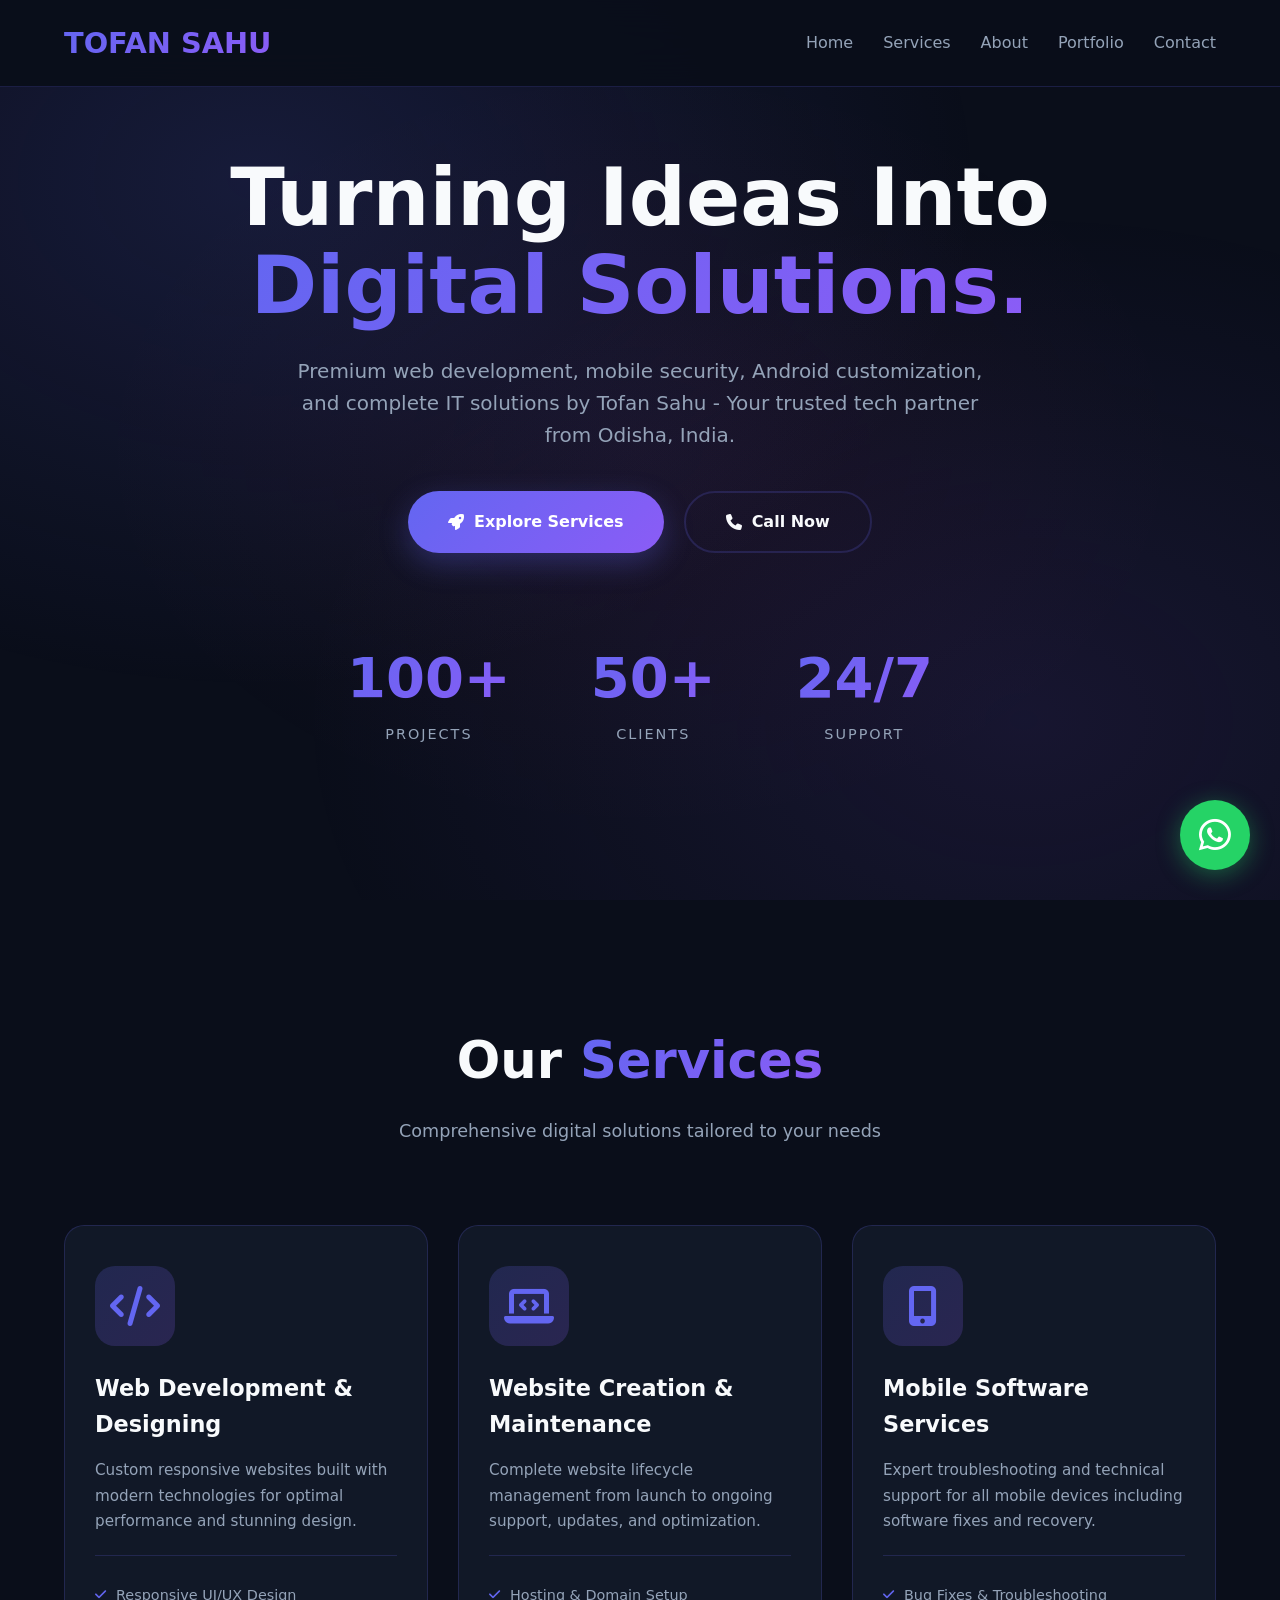
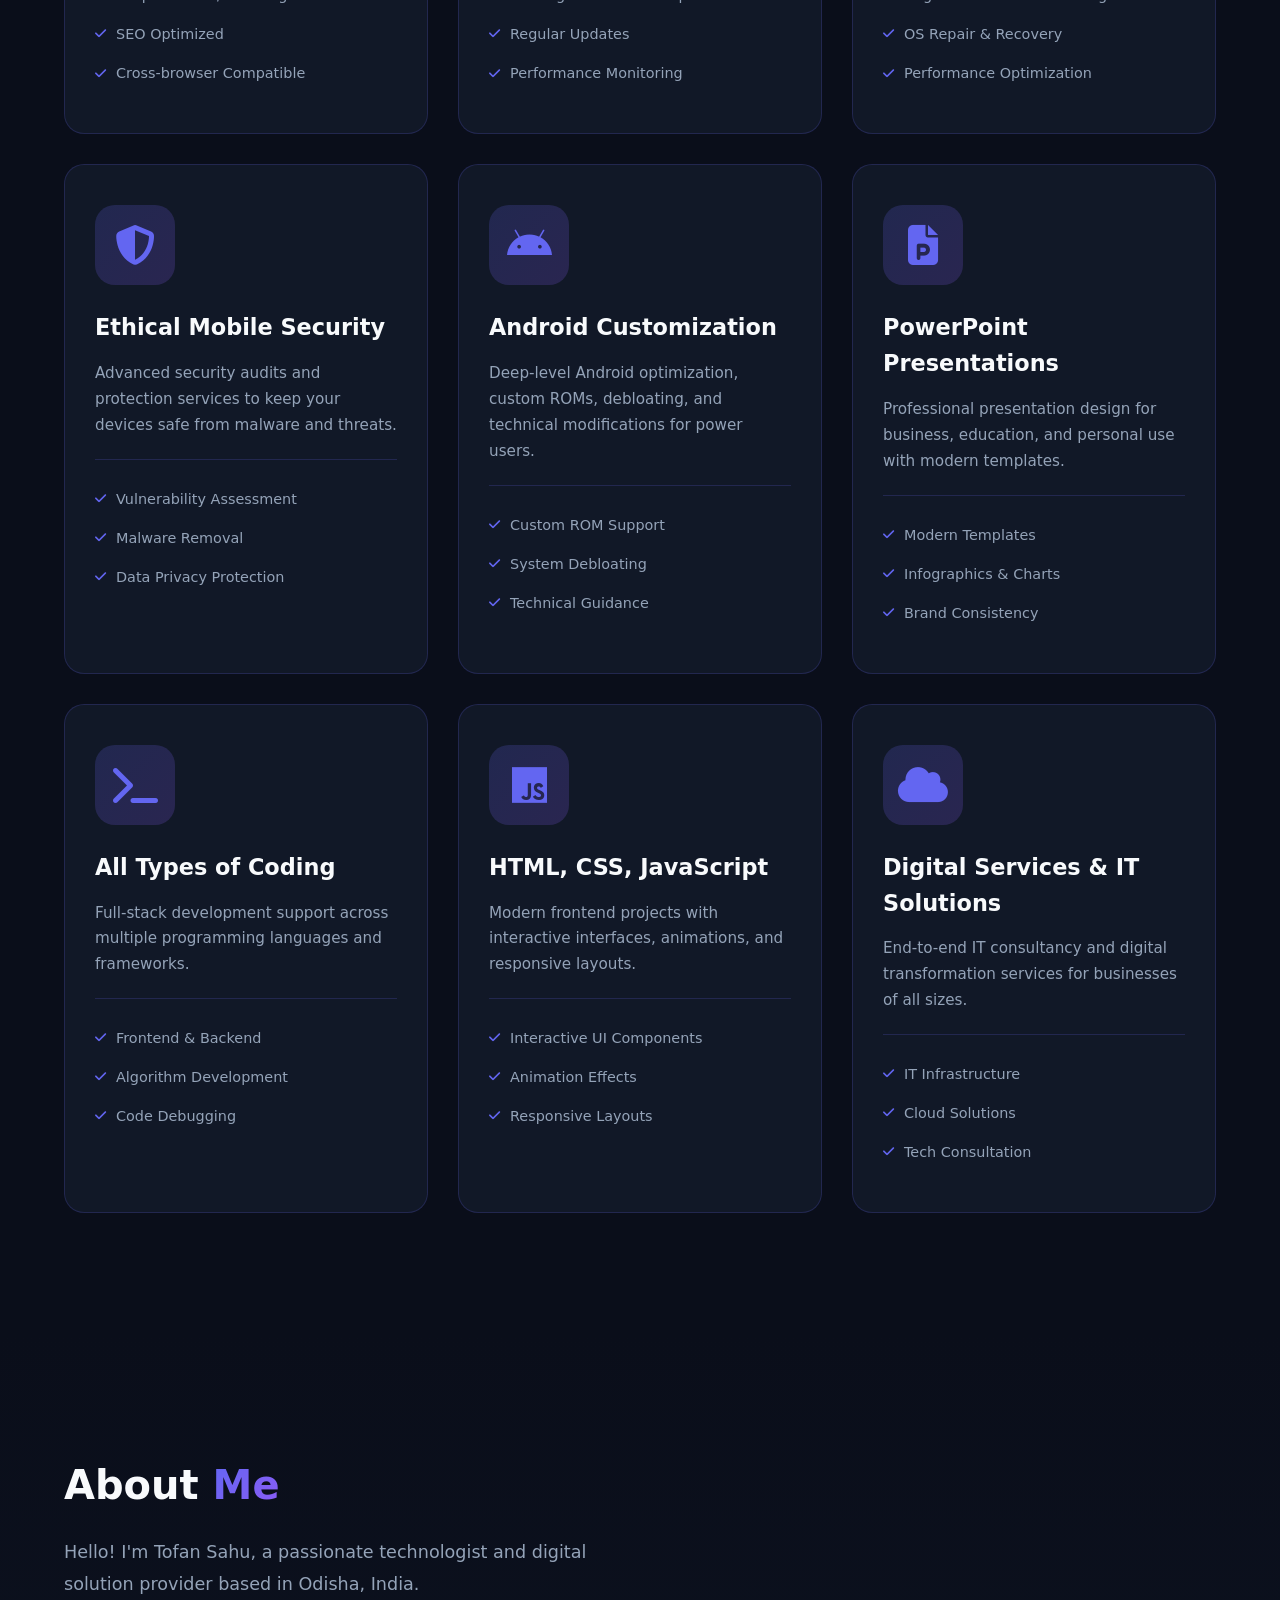
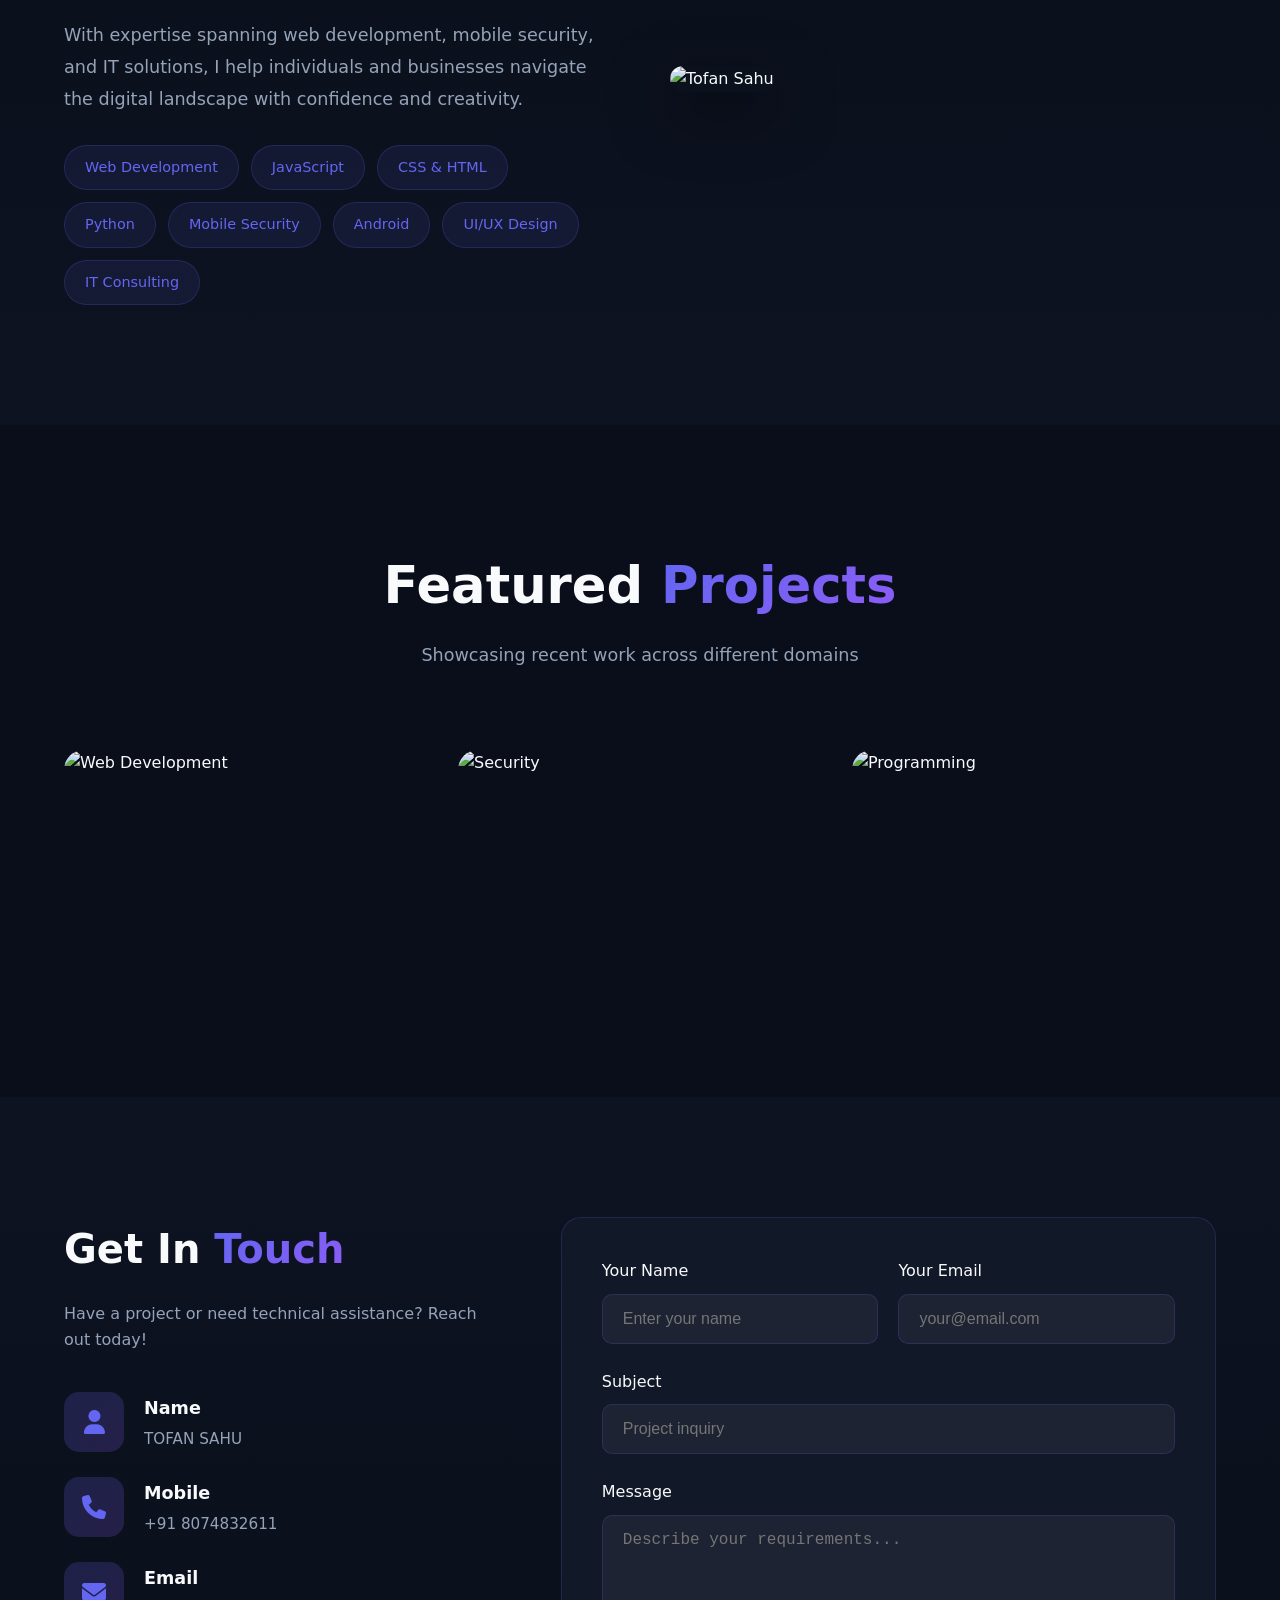
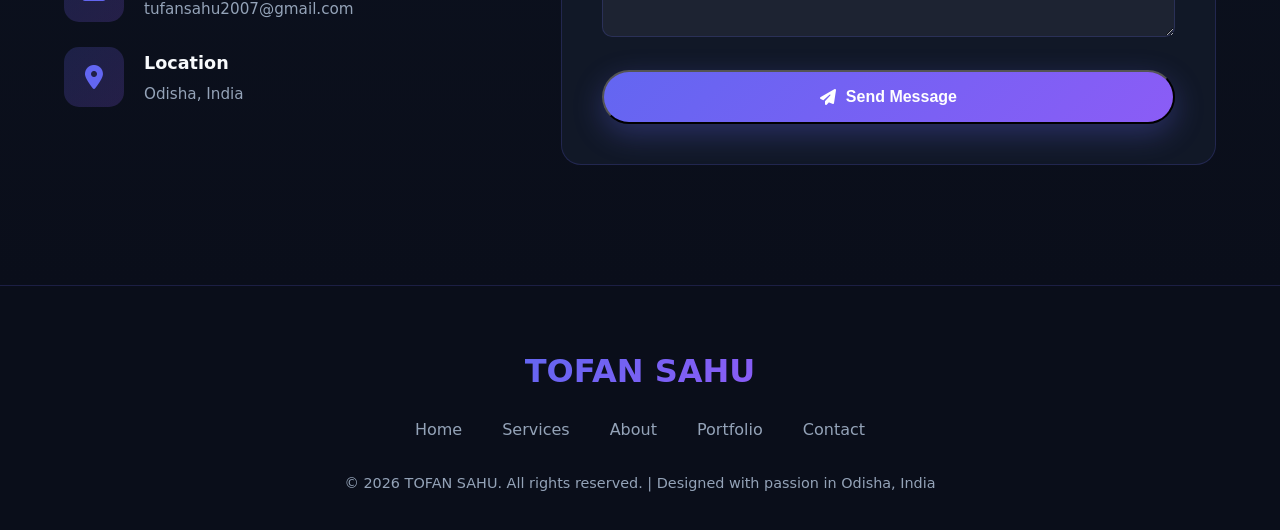
==== index.html @ 30dece34 "Initial commit via Netlify [skip ci]" ====
<!DOCTYPE html>
<html lang="en">
<head>
    <meta charset="UTF-8">
    <meta name="viewport" content="width=device-width, initial-scale=1.0">
    <title>TOFAN SAHU | Premium Web Development & Digital Solutions</title>
    <meta name="description" content="Professional Web Development, Mobile Security, Android Customization & IT Solutions by Tofan Sahu - Odisha, India">
    <link rel="stylesheet" href="https://cdnjs.cloudflare.com/ajax/libs/font-awesome/6.5.1/css/all.min.css">
    <style>
        :root {
            --primary: #6366f1;
            --secondary: #8b5cf6;
            --accent: #ec4899;
            --dark: #0a0e1a;
            --card: #111827;
            --text: #f8fafc;
            --muted: #94a3b8;
            --border: rgba(99, 102, 241, 0.2);
        }

        * { margin: 0; padding: 0; box-sizing: border-box; }

        body {
            font-family: 'Segoe UI', system-ui, sans-serif;
            background: var(--dark);
            color: var(--text);
            line-height: 1.6;
            overflow-x: hidden;
        }

        /* Animated Background */
        .bg-glow {
            position: fixed;
            inset: 0;
            pointer-events: none;
            z-index: -1;
            background:
                radial-gradient(ellipse at 20% 20%, rgba(99, 102, 241, 0.15) 0%, transparent 50%),
                radial-gradient(ellipse at 80% 80%, rgba(139, 92, 246, 0.1) 0%, transparent 50%),
                radial-gradient(ellipse at 50% 50%, rgba(236, 72, 153, 0.05) 0%, transparent 60%);
        }

        /* Navigation */
        nav {
            position: fixed;
            top: 0;
            width: 100%;
            padding: 20px 5%;
            display: flex;
            justify-content: space-between;
            align-items: center;
            z-index: 1000;
            background: rgba(10, 14, 26, 0.95);
            backdrop-filter: blur(20px);
            border-bottom: 1px solid var(--border);
        }

        .logo {
            font-size: 1.8rem;
            font-weight: 800;
            background: linear-gradient(135deg, var(--primary), var(--secondary));
            -webkit-background-clip: text;
            -webkit-text-fill-color: transparent;
        }

        .nav-links {
            display: flex;
            gap: 30px;
            list-style: none;
        }

        .nav-links a {
            color: var(--muted);
            text-decoration: none;
            font-weight: 500;
            transition: 0.3s;
        }

        .nav-links a:hover { color: var(--primary); }

        /* Hero Section */
        .hero {
            min-height: 100vh;
            display: flex;
            align-items: center;
            justify-content: center;
            text-align: center;
            padding: 120px 5% 80px;
            position: relative;
        }

        .hero-content h1 {
            font-size: clamp(2.5rem, 7vw, 5rem);
            font-weight: 800;
            line-height: 1.1;
            margin-bottom: 25px;
        }

        .gradient-text {
            background: linear-gradient(135deg, var(--primary), var(--secondary), var(--accent));
            -webkit-background-clip: text;
            -webkit-text-fill-color: transparent;
            background-size: 200% 200%;
            animation: gradient-shift 4s ease infinite;
        }

        @keyframes gradient-shift {
            0%, 100% { background-position: 0% 50%; }
            50% { background-position: 100% 50%; }
        }

        .hero p {
            font-size: 1.25rem;
            color: var(--muted);
            max-width: 700px;
            margin: 0 auto 40px;
        }

        .btn-group {
            display: flex;
            gap: 20px;
            justify-content: center;
            flex-wrap: wrap;
        }

        .btn {
            padding: 16px 40px;
            border-radius: 50px;
            font-size: 1rem;
            font-weight: 600;
            text-decoration: none;
            transition: all 0.3s;
            display: inline-flex;
            align-items: center;
            gap: 10px;
        }

        .btn-primary {
            background: linear-gradient(135deg, var(--primary), var(--secondary));
            color: white;
            box-shadow: 0 10px 30px rgba(99, 102, 241, 0.3);
        }

        .btn-primary:hover {
            transform: translateY(-3px);
            box-shadow: 0 15px 40px rgba(99, 102, 241, 0.5);
        }

        .btn-secondary {
            background: transparent;
            color: var(--text);
            border: 2px solid var(--border);
        }

        .btn-secondary:hover {
            border-color: var(--primary);
            background: rgba(99, 102, 241, 0.1);
        }

        .hero-stats {
            display: flex;
            justify-content: center;
            gap: 80px;
            margin-top: 80px;
            flex-wrap: wrap;
        }

        .stat h2 {
            font-size: 3.5rem;
            font-weight: 800;
            background: linear-gradient(135deg, var(--primary), var(--secondary));
            -webkit-background-clip: text;
            -webkit-text-fill-color: transparent;
        }

        .stat p {
            color: var(--muted);
            font-size: 0.9rem;
            text-transform: uppercase;
            letter-spacing: 2px;
        }

        /* Services Section */
        .services {
            padding: 120px 5%;
            max-width: 1400px;
            margin: 0 auto;
        }

        .section-title {
            text-align: center;
            font-size: clamp(2rem, 4vw, 3.5rem);
            margin-bottom: 15px;
        }

        .section-subtitle {
            text-align: center;
            color: var(--muted);
            font-size: 1.1rem;
            margin-bottom: 80px;
        }

        .services-grid {
            display: grid;
            grid-template-columns: repeat(auto-fit, minmax(320px, 1fr));
            gap: 30px;
        }

        .service-card {
            background: var(--card);
            border-radius: 20px;
            padding: 40px 30px;
            border: 1px solid var(--border);
            transition: all 0.4s ease;
            position: relative;
            overflow: hidden;
        }

        .service-card::before {
            content: '';
            position: absolute;
            top: 0;
            left: 0;
            width: 100%;
            height: 4px;
            background: linear-gradient(90deg, var(--primary), var(--secondary), var(--accent));
            transform: scaleX(0);
            transition: transform 0.4s ease;
        }

        .service-card:hover::before { transform: scaleX(1); }

        .service-card:hover {
            transform: translateY(-10px);
            border-color: var(--primary);
            box-shadow: 0 20px 60px rgba(99, 102, 241, 0.15);
        }

        .icon-wrapper {
            width: 80px;
            height: 80px;
            border-radius: 20px;
            background: linear-gradient(135deg, rgba(99, 102, 241, 0.2), rgba(139, 92, 246, 0.2));
            display: flex;
            align-items: center;
            justify-content: center;
            margin-bottom: 25px;
            font-size: 2.5rem;
            color: var(--primary);
            transition: all 0.3s;
        }

        .service-card:hover .icon-wrapper {
            background: linear-gradient(135deg, var(--primary), var(--secondary));
            color: white;
            transform: scale(1.1) rotate(5deg);
            box-shadow: 0 10px 30px rgba(99, 102, 241, 0.4);
        }

        .service-card h3 {
            font-size: 1.4rem;
            margin-bottom: 15px;
        }

        .service-card p {
            color: var(--muted);
            font-size: 0.95rem;
            line-height: 1.7;
        }

        .features-list {
            list-style: none;
            margin-top: 20px;
            padding-top: 20px;
            border-top: 1px solid var(--border);
        }

        .features-list li {
            padding: 8px 0;
            color: var(--muted);
            font-size: 0.9rem;
            display: flex;
            align-items: center;
            gap: 10px;
        }

        .features-list li i { color: var(--primary); font-size: 0.8rem; }

        /* About Section */
        .about {
            padding: 120px 5%;
            background: linear-gradient(180deg, var(--dark) 0%, #0d1321 100%);
        }

        .about-container {
            max-width: 1200px;
            margin: 0 auto;
            display: grid;
            grid-template-columns: 1fr 1fr;
            gap: 60px;
            align-items: center;
        }

        .about-image {
            position: relative;
        }

        .about-image img {
            width: 100%;
            border-radius: 20px;
            box-shadow: 0 20px 60px rgba(0, 0, 0, 0.5);
        }

        .about-image::before {
            content: '';
            position: absolute;
            inset: -20px;
            border: 2px solid var(--primary);
            border-radius: 20px;
            z-index: -1;
            opacity: 0.5;
        }

        .about-content h2 {
            font-size: 2.5rem;
            margin-bottom: 20px;
        }

        .about-content p {
            color: var(--muted);
            font-size: 1.1rem;
            line-height: 1.8;
            margin-bottom: 20px;
        }

        .skills-tags {
            display: flex;
            flex-wrap: wrap;
            gap: 12px;
            margin-top: 30px;
        }

        .skill-tag {
            padding: 10px 20px;
            background: rgba(99, 102, 241, 0.1);
            border: 1px solid var(--border);
            border-radius: 50px;
            font-size: 0.9rem;
            color: var(--primary);
            transition: all 0.3s;
        }

        .skill-tag:hover {
            background: var(--primary);
            color: white;
            transform: translateY(-3px);
        }

        /* Portfolio Section */
        .portfolio {
            padding: 120px 5%;
        }

        .portfolio-grid {
            display: grid;
            grid-template-columns: repeat(auto-fit, minmax(350px, 1fr));
            gap: 30px;
            max-width: 1400px;
            margin: 0 auto;
        }

        .portfolio-item {
            border-radius: 20px;
            overflow: hidden;
            position: relative;
            aspect-ratio: 16/10;
            cursor: pointer;
        }

        .portfolio-item img {
            width: 100%;
            height: 100%;
            object-fit: cover;
            transition: transform 0.5s;
        }

        .portfolio-overlay {
            position: absolute;
            inset: 0;
            background: linear-gradient(to top, rgba(10, 14, 26, 0.95) 0%, transparent 60%);
            display: flex;
            flex-direction: column;
            justify-content: flex-end;
            padding: 30px;
            opacity: 0;
            transition: opacity 0.3s;
        }

        .portfolio-item:hover img { transform: scale(1.1); }
        .portfolio-item:hover .portfolio-overlay { opacity: 1; }

        .portfolio-category {
            color: var(--primary);
            font-size: 0.85rem;
            text-transform: uppercase;
            letter-spacing: 2px;
            margin-bottom: 8px;
        }

        .portfolio-title { font-size: 1.5rem; font-weight: 600; }

        /* Contact Section */
        .contact {
            padding: 120px 5%;
            background: linear-gradient(180deg, #0d1321 0%, var(--dark) 100%);
        }

        .contact-container {
            max-width: 1200px;
            margin: 0 auto;
            display: grid;
            grid-template-columns: 1fr 1.5fr;
            gap: 60px;
        }

        .contact-info h2 {
            font-size: 2.5rem;
            margin-bottom: 20px;
        }

        .contact-info > p {
            color: var(--muted);
            margin-bottom: 40px;
        }

        .contact-details {
            display: flex;
            flex-direction: column;
            gap: 25px;
        }

        .contact-item {
            display: flex;
            align-items: center;
            gap: 20px;
        }

        .contact-icon {
            width: 60px;
            height: 60px;
            border-radius: 15px;
            background: linear-gradient(135deg, rgba(99, 102, 241, 0.2), rgba(139, 92, 246, 0.2));
            display: flex;
            align-items: center;
            justify-content: center;
            font-size: 1.5rem;
            color: var(--primary);
        }

        .contact-text h4 {
            font-size: 1.1rem;
            margin-bottom: 5px;
        }

        .contact-text p {
            color: var(--muted);
            font-size: 0.95rem;
        }

        .contact-form {
            background: var(--card);
            padding: 40px;
            border-radius: 20px;
            border: 1px solid var(--border);
        }

        .form-group { margin-bottom: 25px; }

        .form-group label {
            display: block;
            margin-bottom: 10px;
            color: var(--text);
            font-weight: 500;
        }

        .form-group input,
        .form-group textarea {
            width: 100%;
            padding: 15px 20px;
            background: rgba(255, 255, 255, 0.05);
            border: 1px solid var(--border);
            border-radius: 10px;
            color: var(--text);
            font-size: 1rem;
            transition: all 0.3s;
        }

        .form-group input:focus,
        .form-group textarea:focus {
            outline: none;
            border-color: var(--primary);
            box-shadow: 0 0 0 3px rgba(99, 102, 241, 0.1);
        }

        .form-row {
            display: grid;
            grid-template-columns: 1fr 1fr;
            gap: 20px;
        }

        /* Footer */
        footer {
            padding: 60px 5% 30px;
            text-align: center;
            border-top: 1px solid var(--border);
        }

        .footer-logo {
            font-size: 2rem;
            font-weight: 800;
            background: linear-gradient(135deg, var(--primary), var(--secondary));
            -webkit-background-clip: text;
            -webkit-text-fill-color: transparent;
            margin-bottom: 20px;
            display: inline-block;
        }

        .footer-links {
            display: flex;
            justify-content: center;
            gap: 40px;
            margin-bottom: 30px;
            flex-wrap: wrap;
        }

        .footer-links a {
            color: var(--muted);
            text-decoration: none;
            transition: color 0.3s;
        }

        .footer-links a:hover { color: var(--primary); }

        .copyright {
            color: var(--muted);
            font-size: 0.9rem;
        }

        /* WhatsApp Button */
        .whatsapp-btn {
            position: fixed;
            bottom: 30px;
            right: 30px;
            width: 70px;
            height: 70px;
            background: #25d366;
            border-radius: 50%;
            display: flex;
            align-items: center;
            justify-content: center;
            font-size: 36px;
            color: white;
            text-decoration: none;
            box-shadow: 0 5px 25px rgba(37, 211, 102, 0.4);
            transition: all 0.3s;
            z-index: 1000;
        }

        .whatsapp-btn:hover {
            transform: scale(1.1) rotate(10deg);
            box-shadow: 0 8px 35px rgba(37, 211, 102, 0.6);
        }

        /* Responsive */
        @media (max-width: 1024px) {
            .about-container,
            .contact-container {
                grid-template-columns: 1fr;
            }
            .about-image { order: -1; max-width: 500px; margin: 0 auto; }
        }

        @media (max-width: 768px) {
            .nav-links { display: none; }
            .hero-stats { gap: 40px; }
            .services-grid { grid-template-columns: 1fr; }
            .form-row { grid-template-columns: 1fr; }
            .portfolio-grid { grid-template-columns: 1fr; }
        }

        @media (max-width: 480px) {
            .hero-content h1 { font-size: 2.2rem; }
            .btn { width: 100%; justify-content: center; }
        }
    </style>
</head>
<body>
    <div class="bg-glow"></div>

    <!-- Navigation -->
    <nav>
        <div class="logo">TOFAN SAHU</div>
        <ul class="nav-links">
            <li><a href="#home">Home</a></li>
            <li><a href="#services">Services</a></li>
            <li><a href="#about">About</a></li>
            <li><a href="#portfolio">Portfolio</a></li>
            <li><a href="#contact">Contact</a></li>
        </ul>
    </nav>

    <!-- Hero Section -->
    <section class="hero" id="home">
        <div class="hero-content">
            <h1>Turning Ideas Into<br><span class="gradient-text">Digital Solutions.</span></h1>
            <p>Premium web development, mobile security, Android customization, and complete IT solutions by Tofan Sahu - Your trusted tech partner from Odisha, India.</p>
            <div class="btn-group">
                <a href="#services" class="btn btn-primary"><i class="fas fa-rocket"></i> Explore Services</a>
                <a href="tel:+918074832611" class="btn btn-secondary"><i class="fas fa-phone"></i> Call Now</a>
            </div>
            <div class="hero-stats">
                <div class="stat"><h2>100+</h2><p>Projects</p></div>
                <div class="stat"><h2>50+</h2><p>Clients</p></div>
                <div class="stat"><h2>24/7</h2><p>Support</p></div>
            </div>
        </div>
    </section>

    <!-- Services Section -->
    <section class="services" id="services">
        <h2 class="section-title">Our <span class="gradient-text">Services</span></h2>
        <p class="section-subtitle">Comprehensive digital solutions tailored to your needs</p>

        <div class="services-grid">
            <div class="service-card">
                <div class="icon-wrapper"><i class="fas fa-code"></i></div>
                <h3>Web Development & Designing</h3>
                <p>Custom responsive websites built with modern technologies for optimal performance and stunning design.</p>
                <ul class="features-list">
                    <li><i class="fas fa-check"></i> Responsive UI/UX Design</li>
                    <li><i class="fas fa-check"></i> SEO Optimized</li>
                    <li><i class="fas fa-check"></i> Cross-browser Compatible</li>
                </ul>
            </div>

            <div class="service-card">
                <div class="icon-wrapper"><i class="fas fa-laptop-code"></i></div>
                <h3>Website Creation & Maintenance</h3>
                <p>Complete website lifecycle management from launch to ongoing support, updates, and optimization.</p>
                <ul class="features-list">
                    <li><i class="fas fa-check"></i> Hosting & Domain Setup</li>
                    <li><i class="fas fa-check"></i> Regular Updates</li>
                    <li><i class="fas fa-check"></i> Performance Monitoring</li>
                </ul>
            </div>

            <div class="service-card">
                <div class="icon-wrapper"><i class="fas fa-mobile-alt"></i></div>
                <h3>Mobile Software Services</h3>
                <p>Expert troubleshooting and technical support for all mobile devices including software fixes and recovery.</p>
                <ul class="features-list">
                    <li><i class="fas fa-check"></i> Bug Fixes & Troubleshooting</li>
                    <li><i class="fas fa-check"></i> OS Repair & Recovery</li>
                    <li><i class="fas fa-check"></i> Performance Optimization</li>
                </ul>
            </div>

            <div class="service-card">
                <div class="icon-wrapper"><i class="fas fa-shield-alt"></i></div>
                <h3>Ethical Mobile Security</h3>
                <p>Advanced security audits and protection services to keep your devices safe from malware and threats.</p>
                <ul class="features-list">
                    <li><i class="fas fa-check"></i> Vulnerability Assessment</li>
                    <li><i class="fas fa-check"></i> Malware Removal</li>
                    <li><i class="fas fa-check"></i> Data Privacy Protection</li>
                </ul>
            </div>

            <div class="service-card">
                <div class="icon-wrapper"><i class="fab fa-android"></i></div>
                <h3>Android Customization</h3>
                <p>Deep-level Android optimization, custom ROMs, debloating, and technical modifications for power users.</p>
                <ul class="features-list">
                    <li><i class="fas fa-check"></i> Custom ROM Support</li>
                    <li><i class="fas fa-check"></i> System Debloating</li>
                    <li><i class="fas fa-check"></i> Technical Guidance</li>
                </ul>
            </div>

            <div class="service-card">
                <div class="icon-wrapper"><i class="fas fa-file-powerpoint"></i></div>
                <h3>PowerPoint Presentations</h3>
                <p>Professional presentation design for business, education, and personal use with modern templates.</p>
                <ul class="features-list">
                    <li><i class="fas fa-check"></i> Modern Templates</li>
                    <li><i class="fas fa-check"></i> Infographics & Charts</li>
                    <li><i class="fas fa-check"></i> Brand Consistency</li>
                </ul>
            </div>

            <div class="service-card">
                <div class="icon-wrapper"><i class="fas fa-terminal"></i></div>
                <h3>All Types of Coding</h3>
                <p>Full-stack development support across multiple programming languages and frameworks.</p>
                <ul class="features-list">
                    <li><i class="fas fa-check"></i> Frontend & Backend</li>
                    <li><i class="fas fa-check"></i> Algorithm Development</li>
                    <li><i class="fas fa-check"></i> Code Debugging</li>
                </ul>
            </div>

            <div class="service-card">
                <div class="icon-wrapper"><i class="fab fa-js"></i></div>
                <h3>HTML, CSS, JavaScript</h3>
                <p>Modern frontend projects with interactive interfaces, animations, and responsive layouts.</p>
                <ul class="features-list">
                    <li><i class="fas fa-check"></i> Interactive UI Components</li>
                    <li><i class="fas fa-check"></i> Animation Effects</li>
                    <li><i class="fas fa-check"></i> Responsive Layouts</li>
                </ul>
            </div>

            <div class="service-card">
                <div class="icon-wrapper"><i class="fas fa-cloud"></i></div>
                <h3>Digital Services & IT Solutions</h3>
                <p>End-to-end IT consultancy and digital transformation services for businesses of all sizes.</p>
                <ul class="features-list">
                    <li><i class="fas fa-check"></i> IT Infrastructure</li>
                    <li><i class="fas fa-check"></i> Cloud Solutions</li>
                    <li><i class="fas fa-check"></i> Tech Consultation</li>
                </ul>
            </div>
        </div>
    </section>

    <!-- About Section -->
    <section class="about" id="about">
        <div class="about-container">
            <div class="about-content">
                <h2>About <span class="gradient-text">Me</span></h2>
                <p>Hello! I'm Tofan Sahu, a passionate technologist and digital solution provider based in Odisha, India.</p>
                <p>With expertise spanning web development, mobile security, and IT solutions, I help individuals and businesses navigate the digital landscape with confidence and creativity.</p>
                <div class="skills-tags">
                    <span class="skill-tag">Web Development</span>
                    <span class="skill-tag">JavaScript</span>
                    <span class="skill-tag">CSS & HTML</span>
                    <span class="skill-tag">Python</span>
                    <span class="skill-tag">Mobile Security</span>
                    <span class="skill-tag">Android</span>
                    <span class="skill-tag">UI/UX Design</span>
                    <span class="skill-tag">IT Consulting</span>
                </div>
            </div>
            <div class="about-image">
                <img src="profile-photo.jpg" alt="Tofan Sahu" loading="lazy" style="width: 100%; height: auto; aspect-ratio: 6/7; object-fit: cover; border-radius: 20px; box-shadow: 0 20px 60px rgba(0, 0, 0, 0.5);">
            </div>
        </div>
    </section>

    <!-- Portfolio Section -->
    <section class="portfolio" id="portfolio">
        <h2 class="section-title">Featured <span class="gradient-text">Projects</span></h2>
        <p class="section-subtitle">Showcasing recent work across different domains</p>

        <div class="portfolio-grid">
            <div class="portfolio-item">
                <img src="https://images.unsplash.com/photo-1460925895917-afdab827c52f?w=600&h=400&fit=crop" alt="Web Development">
                <div class="portfolio-overlay">
                    <span class="portfolio-category">Web Development</span>
                    <h3 class="portfolio-title">Corporate Website Redesign</h3>
                </div>
            </div>
            <div class="portfolio-item">
                <img src="https://images.unsplash.com/photo-1563013544-824ae1b704d3?w=600&h=400&fit=crop" alt="Security">
                <div class="portfolio-overlay">
                    <span class="portfolio-category">Mobile Security</span>
                    <h3 class="portfolio-title">Device Security Audit</h3>
                </div>
            </div>
            <div class="portfolio-item">
                <img src="https://images.unsplash.com/photo-1517694712202-14dd9538aa97?w=600&h=400&fit=crop" alt="Programming">
                <div class="portfolio-overlay">
                    <span class="portfolio-category">Programming</span>
                    <h3 class="portfolio-title">Automation Script Suite</h3>
                </div>
            </div>
        </div>
    </section>

    <!-- Contact Section -->
    <section class="contact" id="contact">
        <div class="contact-container">
            <div class="contact-info">
                <h2>Get In <span class="gradient-text">Touch</span></h2>
                <p>Have a project or need technical assistance? Reach out today!</p>

                <div class="contact-details">
                    <div class="contact-item">
                        <div class="contact-icon"><i class="fas fa-user"></i></div>
                        <div class="contact-text">
                            <h4>Name</h4>
                            <p>TOFAN SAHU</p>
                        </div>
                    </div>
                    <div class="contact-item">
                        <div class="contact-icon"><i class="fas fa-phone"></i></div>
                        <div class="contact-text">
                            <h4>Mobile</h4>
                            <p>+91 8074832611</p>
                        </div>
                    </div>
                    <div class="contact-item">
                        <div class="contact-icon"><i class="fas fa-envelope"></i></div>
                        <div class="contact-text">
                            <h4>Email</h4>
                            <p>tufansahu2007@gmail.com</p>
                        </div>
                    </div>
                    <div class="contact-item">
                        <div class="contact-icon"><i class="fas fa-map-marker-alt"></i></div>
                        <div class="contact-text">
                            <h4>Location</h4>
                            <p>Odisha, India</p>
                        </div>
                    </div>
                </div>
            </div>

            <div class="contact-form">
                <form id="contactForm">
                    <div class="form-row">
                        <div class="form-group">
                            <label>Your Name</label>
                            <input type="text" placeholder="Enter your name" required>
                        </div>
                        <div class="form-group">
                            <label>Your Email</label>
                            <input type="email" placeholder="your@email.com" required>
                        </div>
                    </div>
                    <div class="form-group">
                        <label>Subject</label>
                        <input type="text" placeholder="Project inquiry" required>
                    </div>
                    <div class="form-group">
                        <label>Message</label>
                        <textarea rows="5" placeholder="Describe your requirements..." required></textarea>
                    </div>
                    <button type="submit" class="btn btn-primary" style="width: 100%; justify-content: center;">
                        <i class="fas fa-paper-plane"></i> Send Message
                    </button>
                </form>
            </div>
        </div>
    </section>

    <!-- Footer -->
    <footer>
        <div class="footer-logo">TOFAN SAHU</div>
        <div class="footer-links">
            <a href="#home">Home</a>
            <a href="#services">Services</a>
            <a href="#about">About</a>
            <a href="#portfolio">Portfolio</a>
            <a href="#contact">Contact</a>
        </div>
        <p class="copyright">&copy; 2026 TOFAN SAHU. All rights reserved. | Designed with passion in Odisha, India</p>
    </footer>

    <!-- WhatsApp Button -->
    <a href="https://wa.me/918074832611" class="whatsapp-btn" target="_blank" aria-label="Chat on WhatsApp">
        <i class="fab fa-whatsapp"></i>
    </a>

    <script>
        // Smooth scrolling
        document.querySelectorAll('a[href^="#"]').forEach(anchor => {
            anchor.addEventListener('click', function(e) {
                e.preventDefault();
                const target = document.querySelector(this.getAttribute('href'));
                if (target) target.scrollIntoView({ behavior: 'smooth' });
            });
        });

        // Form submission
        document.getElementById('contactForm').addEventListener('submit', function(e) {
            e.preventDefault();
            alert('Thank you! Tofan Sahu will contact you soon.');
            this.reset();
        });

        // Navbar scroll effect
        window.addEventListener('scroll', () => {
            const nav = document.querySelector('nav');
            if (window.scrollY > 50) {
                nav.style.background = 'rgba(6, 9, 18, 0.98)';
                nav.style.boxShadow = '0 5px 30px rgba(0,0,0,0.3)';
            } else {
                nav.style.background = 'rgba(10, 14, 26, 0.95)';
                nav.style.boxShadow = 'none';
            }
        });
    </script>
</body>
</html>
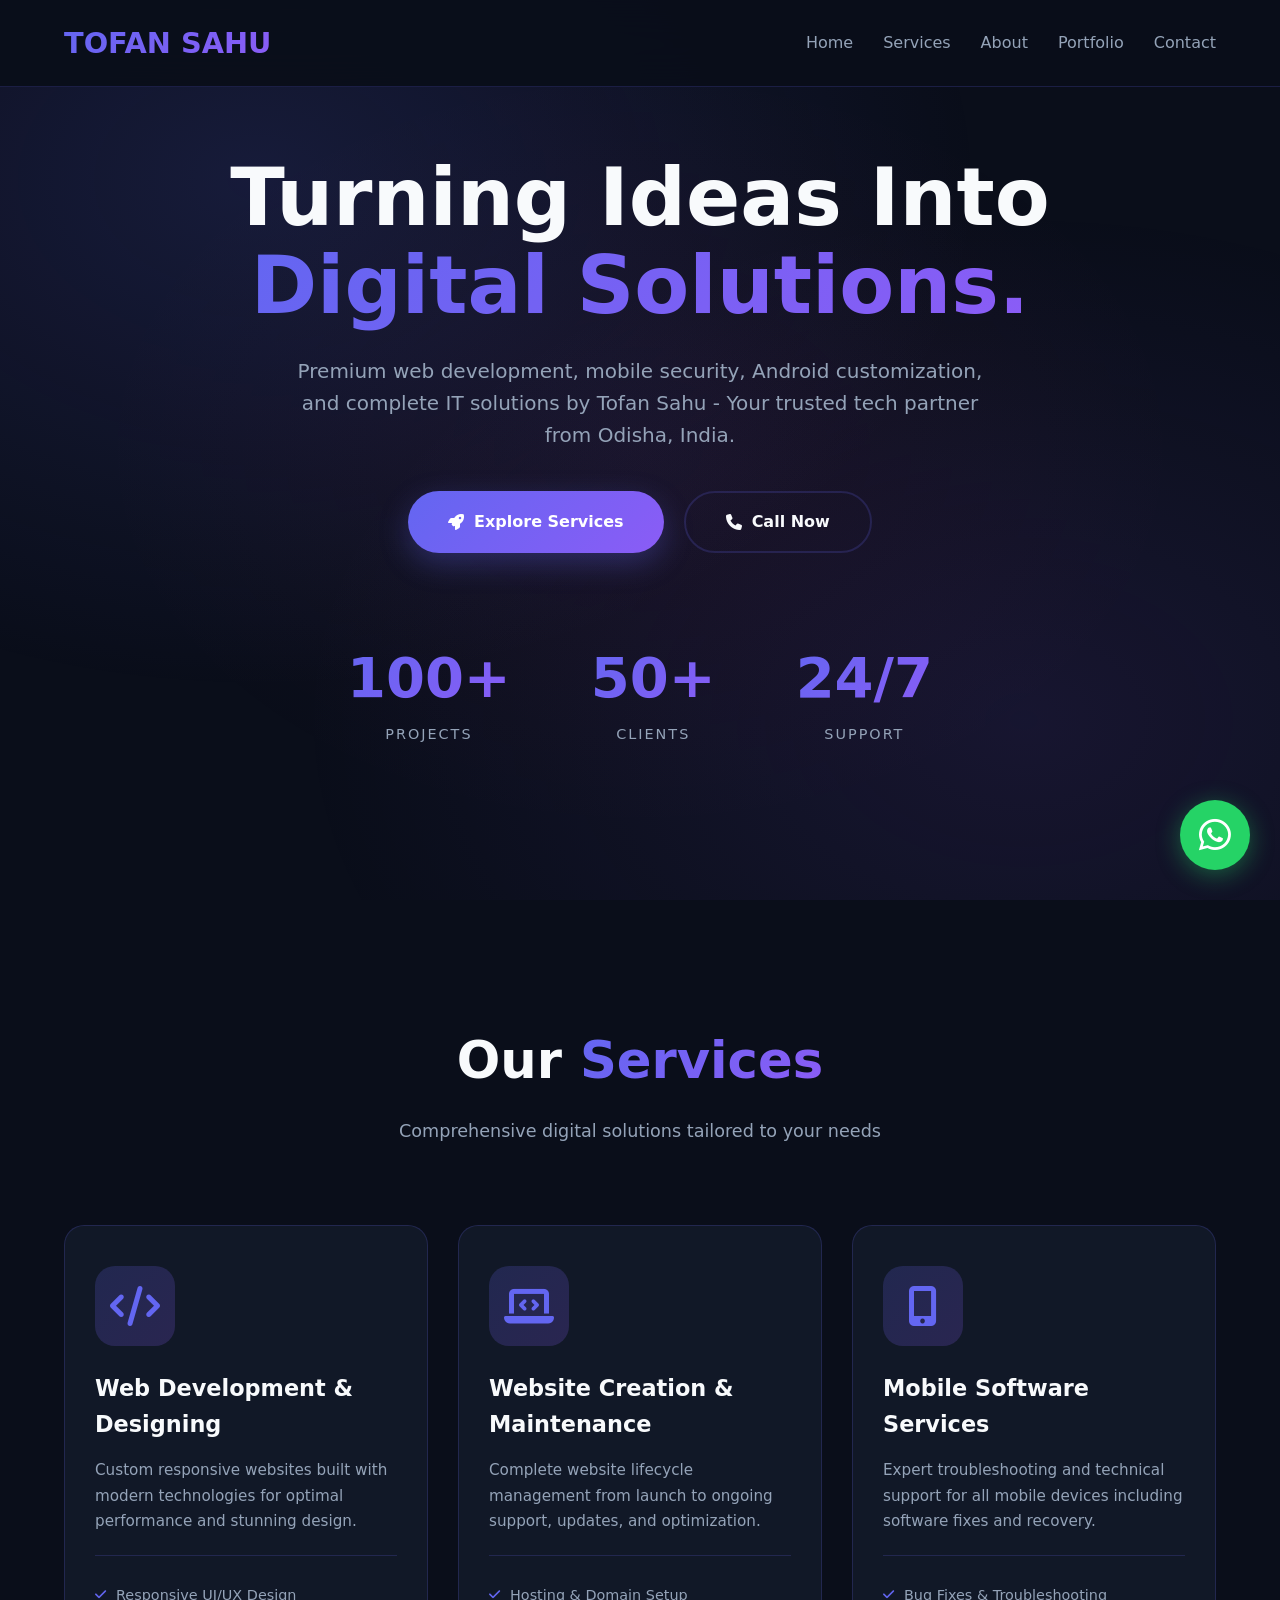
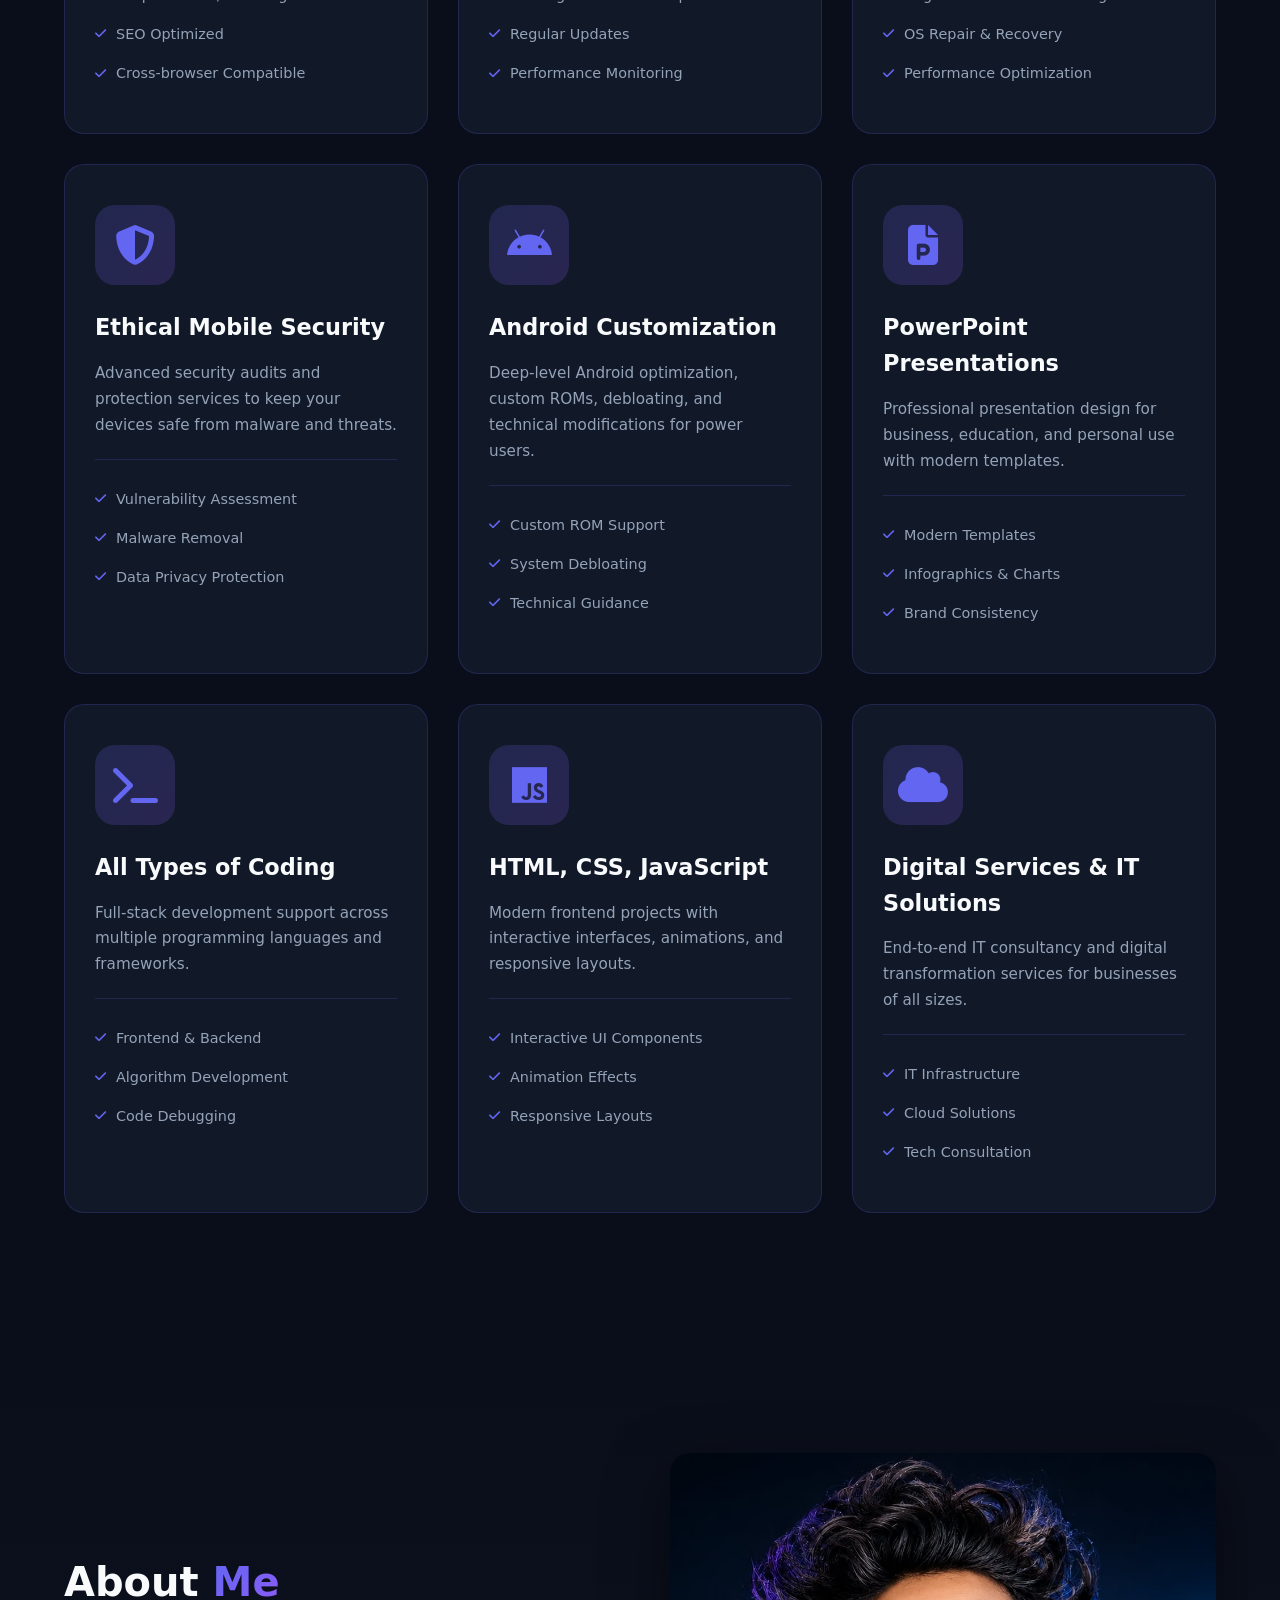
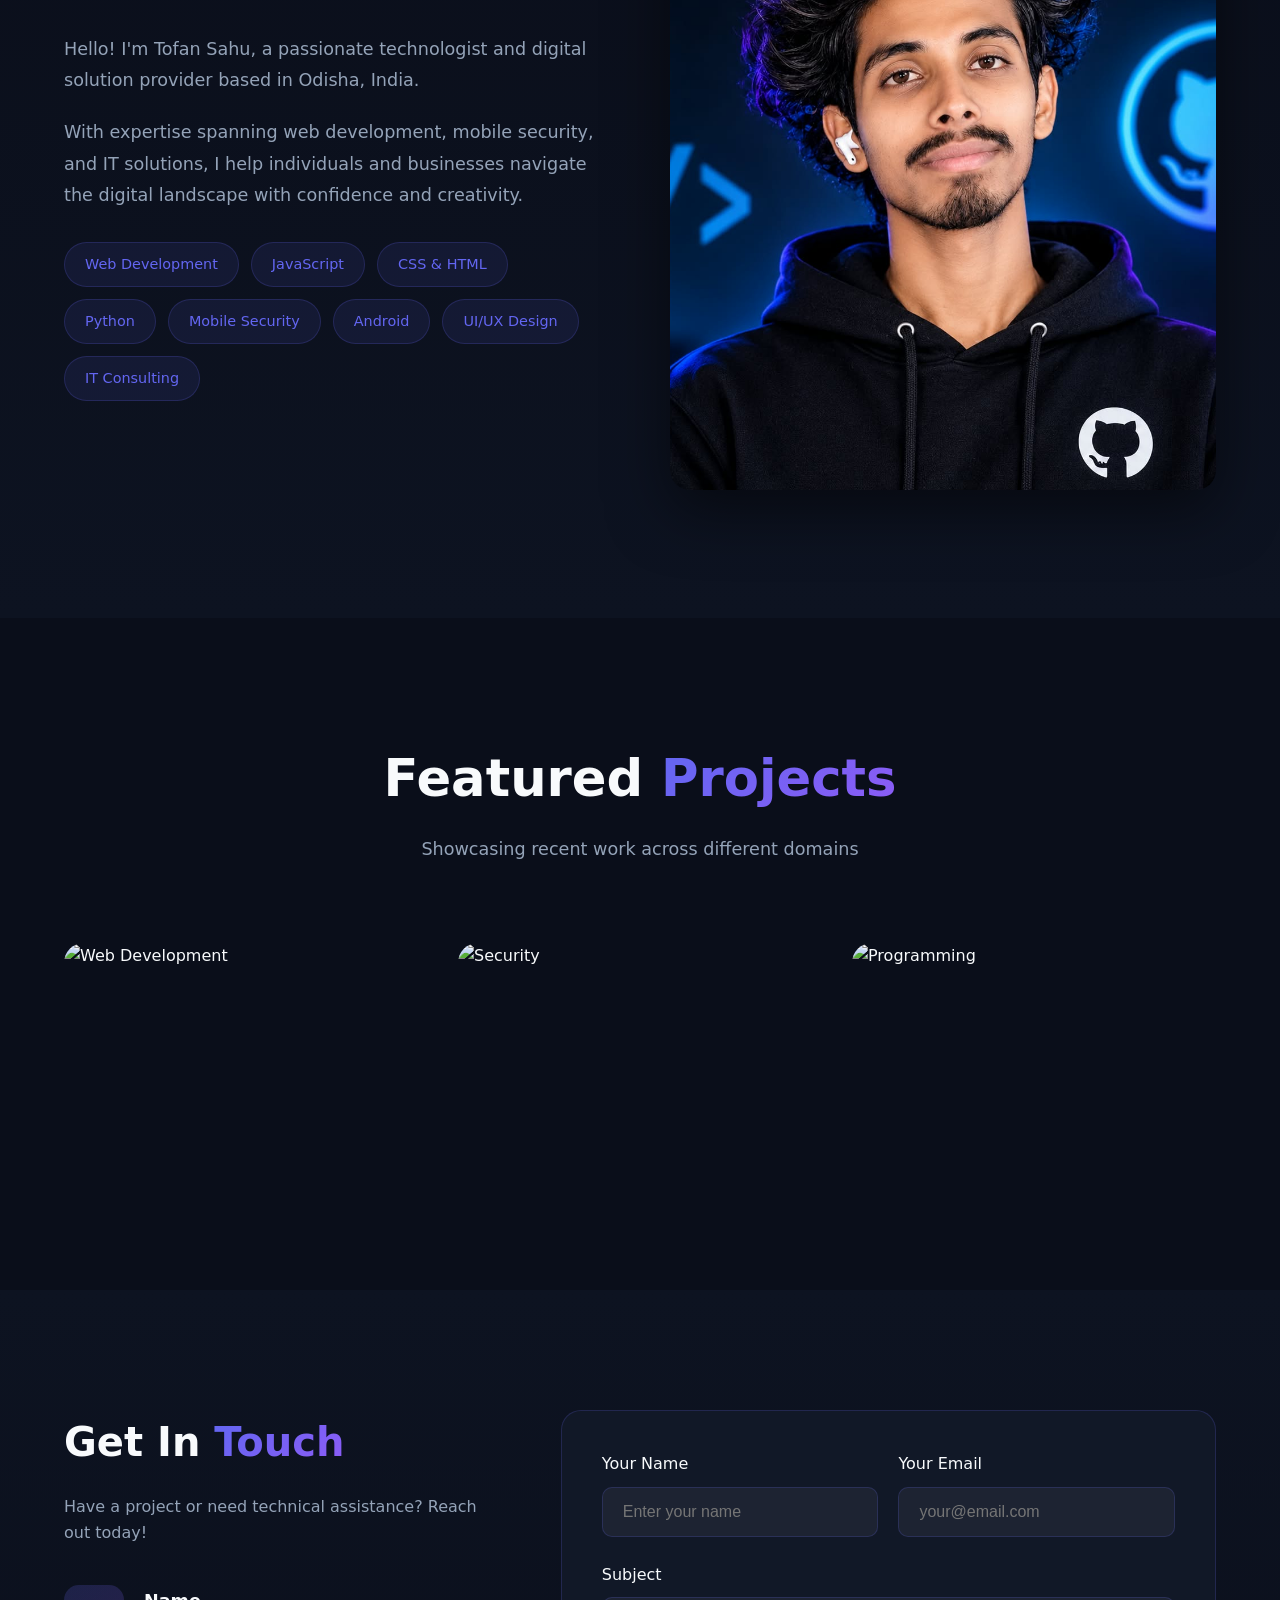
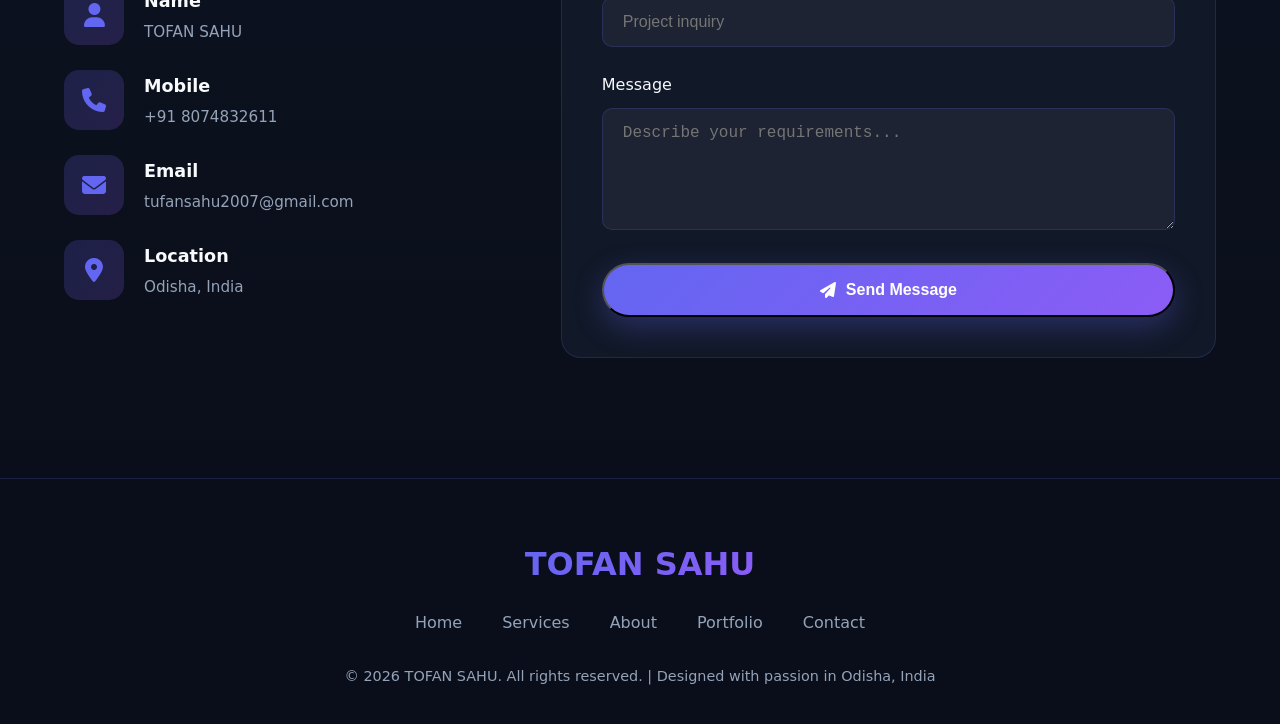
==== commit 01c5c077: "Update index.html" ====
--- a/index.html
+++ b/index.html
@@ -752,7 +752,7 @@
                 </div>
             </div>
             <div class="about-image">
-                <img src="profile-photo.jpg" alt="Tofan Sahu" loading="lazy" style="width: 100%; height: auto; aspect-ratio: 6/7; object-fit: cover; border-radius: 20px; box-shadow: 0 20px 60px rgba(0, 0, 0, 0.5);">
+                 <img src="profile.png.jpeg" alt="Tofan Sahu" loading="lazy" style="width: 100%; height: auto; aspect-ratio: 6/7; object-fit: cover; border-radius: 20px; box-shadow: 0 20px 60px rgba(0, 0, 0, 0.5);">
             </div>
         </div>
     </section>
@@ -902,4 +902,4 @@
         });
     </script>
 </body>
-</html>+</html>
